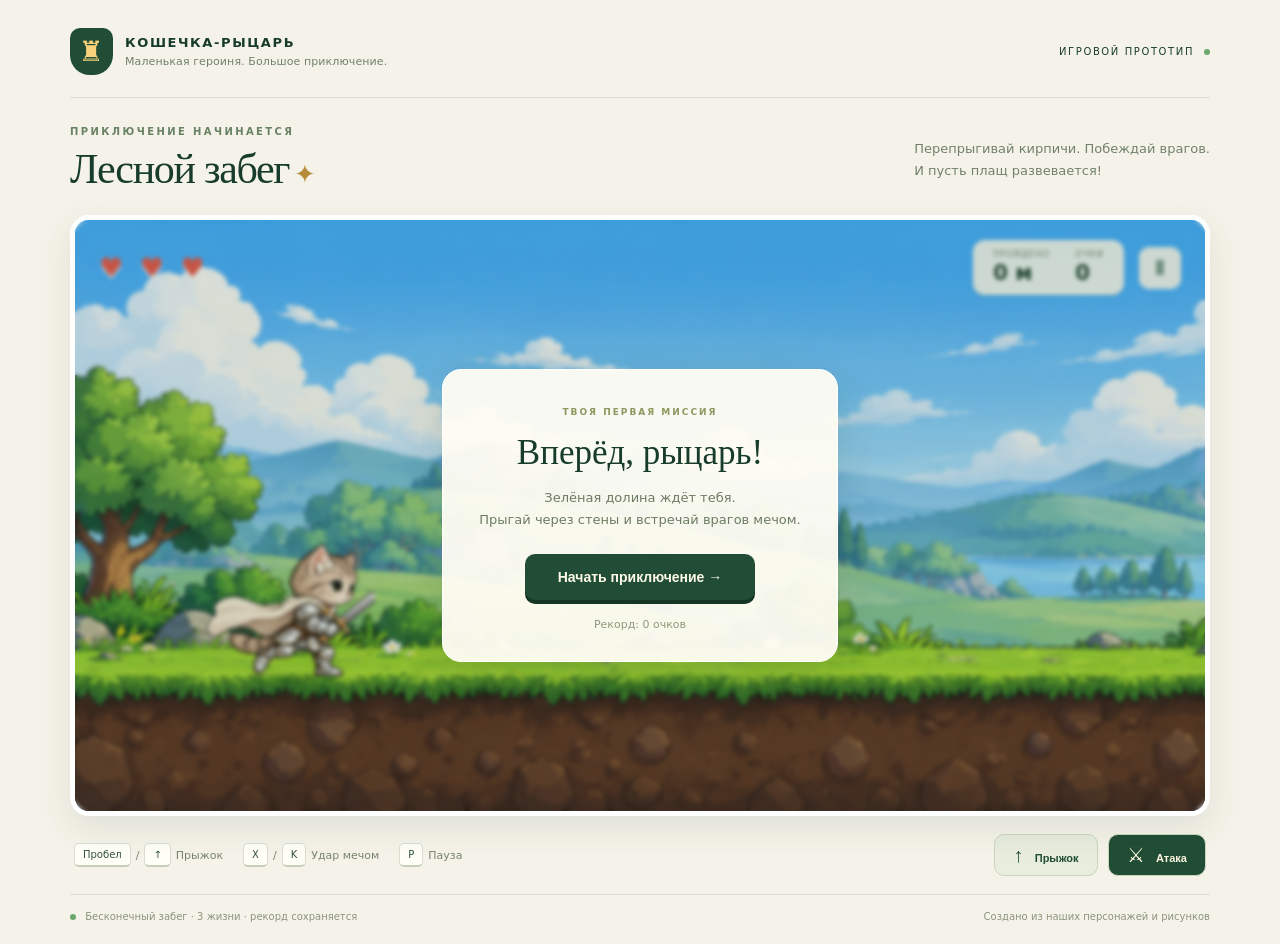
==== web/index.html @ 6c247291 "Add offline Android runner and browser prototype with game assets" ====
<!doctype html>
<html lang="ru"><head><meta charset="UTF-8"><meta name="viewport" content="width=device-width,initial-scale=1,viewport-fit=cover"><meta name="theme-color" content="#183c2c"><title>Кошечка-рыцарь — Лесной забег</title><link rel="stylesheet" href="style.css"></head>
<body><main><header><a class="brand" href="./"><span class="crest">♜</span><span>КОШЕЧКА-РЫЦАРЬ<small>Маленькая героиня. Большое приключение.</small></span></a><span class="version">ИГРОВОЙ ПРОТОТИП <i></i></span></header>
<section class="heading"><div><p class="eyebrow">ПРИКЛЮЧЕНИЕ НАЧИНАЕТСЯ</p><h1>Лесной забег<span> ✦</span></h1></div><p>Перепрыгивай кирпичи. Побеждай врагов.<br>И пусть плащ развевается!</p></section>
<section class="game" aria-label="Игра Лесной забег"><canvas id="game" width="1100" height="580" tabindex="0" aria-label="Игровое поле. Пробел — прыжок, X — атака, P — пауза."></canvas><div class="hud"><div class="hearts" id="hearts" aria-label="Здоровье">♥ ♥ ♥</div><div class="stats"><span>ПРОЙДЕНО<strong id="distance">0 м</strong></span><span>ОЧКИ<strong id="score">0</strong></span></div><button id="pause" class="icon" aria-label="Пауза" title="Пауза (P)">Ⅱ</button></div>
<div class="overlay" id="overlay"><div class="panel"><span class="tag" id="tag">ТВОЯ ПЕРВАЯ МИССИЯ</span><h2 id="panel-title">Вперёд, рыцарь!</h2><p id="panel-text">Зелёная долина ждёт тебя.<br>Прыгай через стены и встречай врагов мечом.</p><button class="primary" id="start" disabled>Загружаем приключение…</button><small id="best">Рекорд: 0 очков</small></div></div><div class="toast" id="toast"></div></section>
<section class="controls"><div class="instructions"><span><kbd>Пробел</kbd> / <kbd>↑</kbd> Прыжок</span><span><kbd>X</kbd> / <kbd>K</kbd> Удар мечом</span><span><kbd>P</kbd> Пауза</span></div><div class="touch"><button id="jump">↑ <span>Прыжок</span></button><button id="attack">⚔ <span>Атака</span></button></div></section>
<footer><span><i></i> Бесконечный забег · 3 жизни · рекорд сохраняется</span><span>Создано из наших персонажей и рисунков</span></footer></main><script src="frames.js"></script><script src="game.js"></script></body></html>
---- web/style.css ----
*{box-sizing:border-box}body{margin:0;background:#f5f3e9;color:#183c2c;font-family:system-ui,-apple-system,Arial,sans-serif}main{max-width:1220px;margin:auto;padding:28px 40px 22px}header{display:flex;align-items:center;justify-content:space-between;border-bottom:1px solid #d9ded0;padding-bottom:22px}.brand{text-decoration:none;color:inherit;display:flex;align-items:center;gap:12px;font-size:13px;letter-spacing:1.6px;font-weight:800}.crest{display:grid;place-items:center;width:43px;height:47px;background:#214d36;color:#f8d17a;border-radius:10px 10px 20px 20px;font-size:28px}.brand small{display:block;font-size:11px;letter-spacing:.1px;font-weight:400;margin-top:5px;color:#71816e}.version{font-size:10px;letter-spacing:1.6px;display:flex;align-items:center;gap:10px}.version i,footer i{display:inline-block;width:6px;height:6px;background:#69a76e;border-radius:50%}.heading{display:flex;align-items:center;justify-content:space-between;padding:28px 0 22px}.eyebrow{font-size:10px;letter-spacing:2.4px;font-weight:700;margin:0 0 8px;color:#698264}h1{font-family:Georgia,serif;font-size:42px;letter-spacing:-1.3px;margin:0;font-weight:500}h1 span{color:#b68b39;font-size:26px}.heading>p{font-size:13px;color:#71816e;line-height:1.65;margin:0}.game{position:relative;overflow:hidden;border-radius:19px;border:5px solid #fff;box-shadow:0 12px 35px #254c361c;background:#9bd4ef;aspect-ratio:1100/580}canvas{display:block;width:100%;height:100%;outline:none;touch-action:manipulation}.hud{position:absolute;top:20px;left:24px;right:24px;display:flex;align-items:center;gap:15px;pointer-events:none}.hearts{color:#e75a4b;font-size:27px;letter-spacing:4px;text-shadow:0 2px 0 #fff}.stats{display:flex;gap:25px;margin-left:auto;background:#fffdf0e8;padding:10px 20px;border-radius:12px;box-shadow:0 2px 0 #235b2520}.stats span{font-size:8px;letter-spacing:1.3px;color:#687f62}.stats strong{display:block;font-size:21px;color:#234631;letter-spacing:0;margin-top:2px}.icon{pointer-events:auto;border:0;border-radius:10px;background:#fffdf0e8;color:#214d36;cursor:pointer;font-size:20px;width:42px;height:42px}.overlay{position:absolute;inset:0;display:grid;place-items:center;background:#173d2b28;backdrop-filter:blur(2px)}.overlay.hidden{display:none}.panel{text-align:center;background:#fffdf4f2;padding:30px 36px;border:1px solid #ffffff;border-radius:19px;box-shadow:0 12px 40px #173d2b25;max-width:90%}.tag{font-size:9px;letter-spacing:2px;color:#8c985f;font-weight:700}.panel h2{font-family:Georgia,serif;font-size:35px;font-weight:500;margin:14px 0}.panel p{font-size:13px;line-height:1.7;color:#6d7b62;margin:0 0 23px}.primary{border:0;border-radius:10px;background:#214d36;color:#fff9e8;padding:15px 33px;font-size:14px;font-weight:700;cursor:pointer;box-shadow:0 4px 0 #153624}.primary:disabled{opacity:.6;cursor:wait}.primary:hover:not(:disabled){background:#306b49}.panel small{display:block;font-size:11px;color:#8e987a;margin-top:18px}.controls{display:flex;align-items:center;justify-content:space-between;padding:18px 4px;gap:14px}.instructions{display:flex;gap:20px;font-size:11px;color:#78846e;flex-wrap:wrap}.instructions span{display:flex;gap:5px;align-items:center}kbd{font-family:inherit;font-size:10px;background:#fffef7;border:1px solid #d9decd;border-bottom:2px solid #c7cfbb;padding:5px 8px;border-radius:5px;color:#335339}.touch{display:flex;gap:10px}.touch button{background:#e8edde;border:1px solid #cad5bc;color:#214d36;border-radius:10px;font-size:20px;padding:8px 18px;cursor:pointer;touch-action:manipulation;user-select:none}.touch button:last-child{background:#214d36;color:#fff8e0}.touch span{font-size:11px;font-weight:600;margin-left:6px}button:active{transform:translateY(2px)}button:focus-visible,a:focus-visible{outline:3px solid #daaf57;outline-offset:3px}footer{border-top:1px solid #d9ded0;padding-top:16px;display:flex;justify-content:space-between;gap:10px;font-size:10px;color:#8b947d}footer i{margin-right:6px}.toast{position:absolute;left:50%;top:100px;transform:translateX(-50%);color:#fff;font-size:18px;font-weight:800;text-shadow:0 2px 4px #174a30;opacity:0;pointer-events:none}.toast.show{animation:toast .9s ease-out}@keyframes toast{0%{opacity:0;translate:0 10px}20%{opacity:1}80%{opacity:1}100%{opacity:0;translate:0 -20px}}@media(max-width:700px){main{padding:18px 12px}.brand{font-size:10px;letter-spacing:1px}.brand small{font-size:9px}.version{font-size:8px;letter-spacing:.6px}.heading{padding:22px 4px 16px}h1{font-size:32px}.heading>p{display:none}.game{border-width:3px;border-radius:13px;aspect-ratio:1.55}.hud{top:12px;left:12px;right:12px;gap:8px}.hearts{font-size:19px;letter-spacing:1px}.stats{padding:6px 10px;gap:14px}.stats strong{font-size:17px}.icon{width:34px;height:34px}.panel{padding:20px 22px}.panel h2{font-size:28px;margin:10px 0}.panel p{font-size:11px;margin-bottom:14px}.primary{padding:12px 25px;font-size:12px}.panel small{margin-top:12px}.controls{flex-direction:column}.instructions{gap:10px;justify-content:center;font-size:9px}.touch{width:100%;gap:12px}.touch button{flex:1;padding:14px}.touch span{font-size:14px}footer{font-size:9px;line-height:1.6;flex-direction:column}.crest{width:34px;height:38px}header{padding-bottom:15px}}@media(prefers-reduced-motion:reduce){.toast.show{animation:none;opacity:1}}
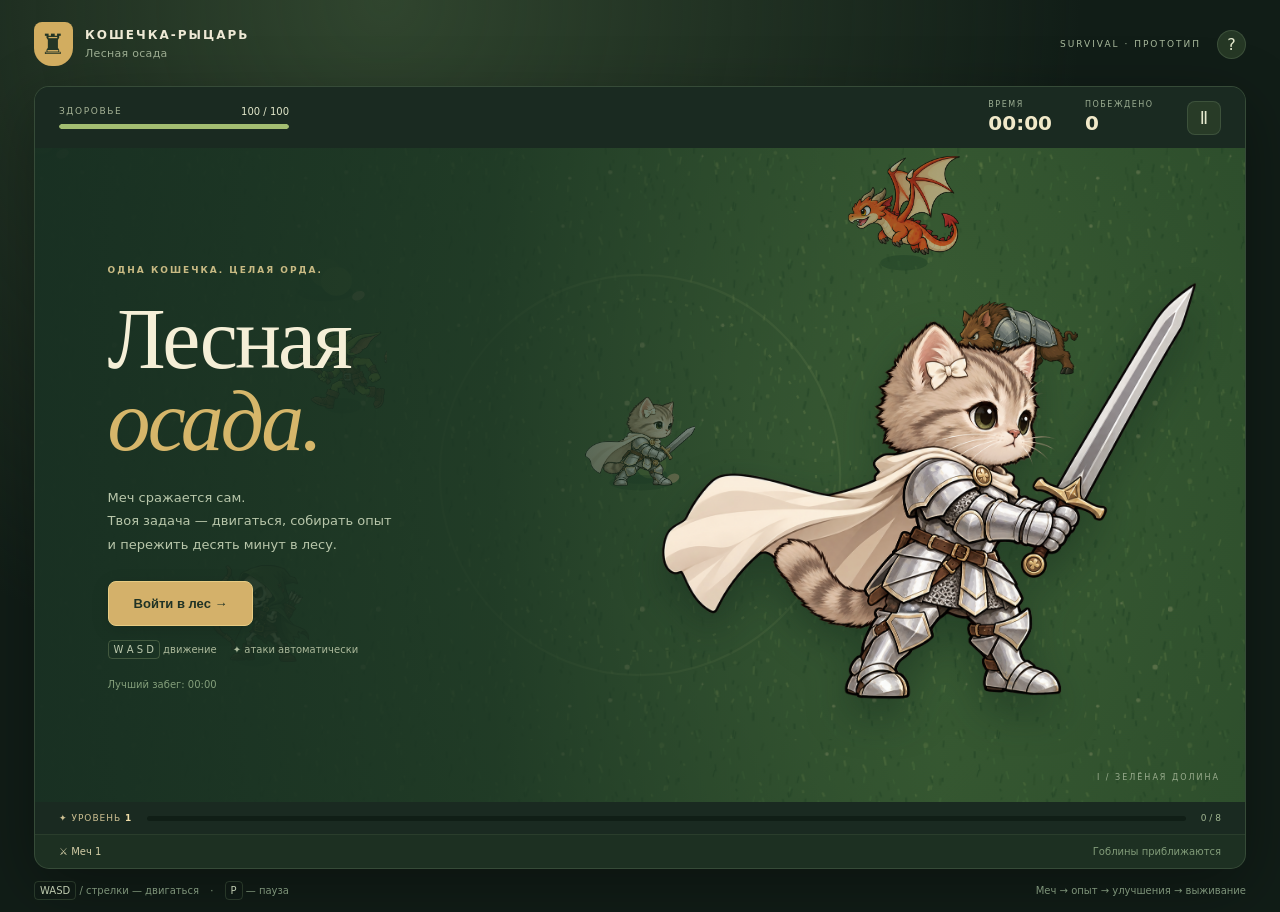
==== commit 62562b37: "Replace web runner with survival arena, automatic weapons and level upgrades" ====
--- a/web/index.html
+++ b/web/index.html
@@ -1,8 +1,9 @@
-<!doctype html>
-<html lang="ru"><head><meta charset="UTF-8"><meta name="viewport" content="width=device-width,initial-scale=1,viewport-fit=cover"><meta name="theme-color" content="#183c2c"><title>Кошечка-рыцарь — Лесной забег</title><link rel="stylesheet" href="style.css"></head>
-<body><main><header><a class="brand" href="./"><span class="crest">♜</span><span>КОШЕЧКА-РЫЦАРЬ<small>Маленькая героиня. Большое приключение.</small></span></a><span class="version">ИГРОВОЙ ПРОТОТИП <i></i></span></header>
-<section class="heading"><div><p class="eyebrow">ПРИКЛЮЧЕНИЕ НАЧИНАЕТСЯ</p><h1>Лесной забег<span> ✦</span></h1></div><p>Перепрыгивай кирпичи. Побеждай врагов.<br>И пусть плащ развевается!</p></section>
-<section class="game" aria-label="Игра Лесной забег"><canvas id="game" width="1100" height="580" tabindex="0" aria-label="Игровое поле. Пробел — прыжок, X — атака, P — пауза."></canvas><div class="hud"><div class="hearts" id="hearts" aria-label="Здоровье">♥ ♥ ♥</div><div class="stats"><span>ПРОЙДЕНО<strong id="distance">0 м</strong></span><span>ОЧКИ<strong id="score">0</strong></span></div><button id="pause" class="icon" aria-label="Пауза" title="Пауза (P)">Ⅱ</button></div>
-<div class="overlay" id="overlay"><div class="panel"><span class="tag" id="tag">ТВОЯ ПЕРВАЯ МИССИЯ</span><h2 id="panel-title">Вперёд, рыцарь!</h2><p id="panel-text">Зелёная долина ждёт тебя.<br>Прыгай через стены и встречай врагов мечом.</p><button class="primary" id="start" disabled>Загружаем приключение…</button><small id="best">Рекорд: 0 очков</small></div></div><div class="toast" id="toast"></div></section>
-<section class="controls"><div class="instructions"><span><kbd>Пробел</kbd> / <kbd>↑</kbd> Прыжок</span><span><kbd>X</kbd> / <kbd>K</kbd> Удар мечом</span><span><kbd>P</kbd> Пауза</span></div><div class="touch"><button id="jump">↑ <span>Прыжок</span></button><button id="attack">⚔ <span>Атака</span></button></div></section>
-<footer><span><i></i> Бесконечный забег · 3 жизни · рекорд сохраняется</span><span>Создано из наших персонажей и рисунков</span></footer></main><script src="frames.js"></script><script src="game.js"></script></body></html>
+<!doctype html><html lang="ru"><head><meta charset="utf-8"><meta name="viewport" content="width=device-width,initial-scale=1,viewport-fit=cover"><meta name="theme-color" content="#18291f"><title>Кошечка-рыцарь — Лесная осада</title><link rel="stylesheet" href="style.css"></head>
+<body><main><header><a class="brand" href="./"><span class="crest">♜</span><span>КОШЕЧКА-РЫЦАРЬ<small>Лесная осада</small></span></a><div class="header-right"><span class="prototype">SURVIVAL · ПРОТОТИП</span><button id="help" class="quiet" aria-label="Как играть">?</button></div></header>
+<section class="game-shell"><div class="hud"><div class="health-block"><span>ЗДОРОВЬЕ <b id="hp-label">100 / 100</b></span><div class="health-track"><i id="hp"></i></div></div><div class="counter"><span>ВРЕМЯ</span><b id="time">00:00</b></div><div class="counter kills"><span>ПОБЕЖДЕНО</span><b id="kills">0</b></div><button id="pause" class="quiet" aria-label="Пауза">Ⅱ</button></div>
+<div class="arena" id="arena"><canvas id="game" tabindex="0" aria-label="Арена. WASD или стрелки — движение. Атаки автоматические."></canvas><div class="boss-bar" id="boss-bar" hidden><span>КОРОЛЬ ГОБЛИНОВ</span><div><i id="boss-hp"></i></div></div><div class="notice" id="notice" aria-live="polite"></div><div class="joystick" id="joystick" aria-label="Джойстик движения"><i id="stick"></i><span>ДВИЖЕНИЕ</span></div>
+<div class="overlay" id="intro"><div class="intro-copy"><span class="eyebrow">ОДНА КОШЕЧКА. ЦЕЛАЯ ОРДА.</span><h1>Лесная<br><em>осада.</em></h1><p>Меч сражается сам.<br>Твоя задача — двигаться, собирать опыт<br>и пережить десять минут в лесу.</p><button id="start" class="gold" disabled>Загрузка рисунков…</button><div class="mini-guide"><span><kbd>W A S D</kbd> движение</span><span>✦ атаки автоматически</span></div><small id="best">Лучший забег: 00:00</small></div><img class="portrait" src="assets/portrait.png" alt="Кошечка в серебряных доспехах с мечом"><span class="chapter">I / ЗЕЛЁНАЯ ДОЛИНА</span></div>
+<div class="overlay modal" id="dialog" hidden><div class="dialog-card"><span class="eyebrow" id="dialog-tag">ПРИВАЛ</span><h2 id="dialog-title">Пауза</h2><p id="dialog-text"></p><button id="resume" class="gold">Продолжить</button><button id="restart" class="quiet">Новый забег</button></div></div>
+<div class="overlay modal" id="upgrade" hidden><div class="upgrade-card"><span class="eyebrow">ТЫ СТАНОВИШЬСЯ СИЛЬНЕЕ</span><h2>Уровень <span id="new-level">2</span></h2><p>Выбери одно улучшение. Игра ждёт.</p><div id="choices" class="choices"></div></div></div></div>
+<div class="xp-panel"><span>✦ УРОВЕНЬ <b id="level">1</b></span><div class="xp-track"><i id="xp"></i></div><span id="xp-label">0 / 8</span></div><div class="loadout"><span id="weapons">⚔ Меч I</span><span id="wave">Гоблины приближаются</span></div></section>
+<footer><span><kbd>WASD</kbd> / стрелки — двигаться <span class="dot">·</span> <kbd>P</kbd> — пауза</span><span>Меч → опыт → улучшения → выживание</span></footer></main><script src="frames.js"></script><script src="core.js"></script><script src="app.js"></script></body></html>
--- a/web/style.css
+++ b/web/style.css
@@ -1 +1 @@
-*{box-sizing:border-box}body{margin:0;background:#f5f3e9;color:#183c2c;font-family:system-ui,-apple-system,Arial,sans-serif}main{max-width:1220px;margin:auto;padding:28px 40px 22px}header{display:flex;align-items:center;justify-content:space-between;border-bottom:1px solid #d9ded0;padding-bottom:22px}.brand{text-decoration:none;color:inherit;display:flex;align-items:center;gap:12px;font-size:13px;letter-spacing:1.6px;font-weight:800}.crest{display:grid;place-items:center;width:43px;height:47px;background:#214d36;color:#f8d17a;border-radius:10px 10px 20px 20px;font-size:28px}.brand small{display:block;font-size:11px;letter-spacing:.1px;font-weight:400;margin-top:5px;color:#71816e}.version{font-size:10px;letter-spacing:1.6px;display:flex;align-items:center;gap:10px}.version i,footer i{display:inline-block;width:6px;height:6px;background:#69a76e;border-radius:50%}.heading{display:flex;align-items:center;justify-content:space-between;padding:28px 0 22px}.eyebrow{font-size:10px;letter-spacing:2.4px;font-weight:700;margin:0 0 8px;color:#698264}h1{font-family:Georgia,serif;font-size:42px;letter-spacing:-1.3px;margin:0;font-weight:500}h1 span{color:#b68b39;font-size:26px}.heading>p{font-size:13px;color:#71816e;line-height:1.65;margin:0}.game{position:relative;overflow:hidden;border-radius:19px;border:5px solid #fff;box-shadow:0 12px 35px #254c361c;background:#9bd4ef;aspect-ratio:1100/580}canvas{display:block;width:100%;height:100%;outline:none;touch-action:manipulation}.hud{position:absolute;top:20px;left:24px;right:24px;display:flex;align-items:center;gap:15px;pointer-events:none}.hearts{color:#e75a4b;font-size:27px;letter-spacing:4px;text-shadow:0 2px 0 #fff}.stats{display:flex;gap:25px;margin-left:auto;background:#fffdf0e8;padding:10px 20px;border-radius:12px;box-shadow:0 2px 0 #235b2520}.stats span{font-size:8px;letter-spacing:1.3px;color:#687f62}.stats strong{display:block;font-size:21px;color:#234631;letter-spacing:0;margin-top:2px}.icon{pointer-events:auto;border:0;border-radius:10px;background:#fffdf0e8;color:#214d36;cursor:pointer;font-size:20px;width:42px;height:42px}.overlay{position:absolute;inset:0;display:grid;place-items:center;background:#173d2b28;backdrop-filter:blur(2px)}.overlay.hidden{display:none}.panel{text-align:center;background:#fffdf4f2;padding:30px 36px;border:1px solid #ffffff;border-radius:19px;box-shadow:0 12px 40px #173d2b25;max-width:90%}.tag{font-size:9px;letter-spacing:2px;color:#8c985f;font-weight:700}.panel h2{font-family:Georgia,serif;font-size:35px;font-weight:500;margin:14px 0}.panel p{font-size:13px;line-height:1.7;color:#6d7b62;margin:0 0 23px}.primary{border:0;border-radius:10px;background:#214d36;color:#fff9e8;padding:15px 33px;font-size:14px;font-weight:700;cursor:pointer;box-shadow:0 4px 0 #153624}.primary:disabled{opacity:.6;cursor:wait}.primary:hover:not(:disabled){background:#306b49}.panel small{display:block;font-size:11px;color:#8e987a;margin-top:18px}.controls{display:flex;align-items:center;justify-content:space-between;padding:18px 4px;gap:14px}.instructions{display:flex;gap:20px;font-size:11px;color:#78846e;flex-wrap:wrap}.instructions span{display:flex;gap:5px;align-items:center}kbd{font-family:inherit;font-size:10px;background:#fffef7;border:1px solid #d9decd;border-bottom:2px solid #c7cfbb;padding:5px 8px;border-radius:5px;color:#335339}.touch{display:flex;gap:10px}.touch button{background:#e8edde;border:1px solid #cad5bc;color:#214d36;border-radius:10px;font-size:20px;padding:8px 18px;cursor:pointer;touch-action:manipulation;user-select:none}.touch button:last-child{background:#214d36;color:#fff8e0}.touch span{font-size:11px;font-weight:600;margin-left:6px}button:active{transform:translateY(2px)}button:focus-visible,a:focus-visible{outline:3px solid #daaf57;outline-offset:3px}footer{border-top:1px solid #d9ded0;padding-top:16px;display:flex;justify-content:space-between;gap:10px;font-size:10px;color:#8b947d}footer i{margin-right:6px}.toast{position:absolute;left:50%;top:100px;transform:translateX(-50%);color:#fff;font-size:18px;font-weight:800;text-shadow:0 2px 4px #174a30;opacity:0;pointer-events:none}.toast.show{animation:toast .9s ease-out}@keyframes toast{0%{opacity:0;translate:0 10px}20%{opacity:1}80%{opacity:1}100%{opacity:0;translate:0 -20px}}@media(max-width:700px){main{padding:18px 12px}.brand{font-size:10px;letter-spacing:1px}.brand small{font-size:9px}.version{font-size:8px;letter-spacing:.6px}.heading{padding:22px 4px 16px}h1{font-size:32px}.heading>p{display:none}.game{border-width:3px;border-radius:13px;aspect-ratio:1.55}.hud{top:12px;left:12px;right:12px;gap:8px}.hearts{font-size:19px;letter-spacing:1px}.stats{padding:6px 10px;gap:14px}.stats strong{font-size:17px}.icon{width:34px;height:34px}.panel{padding:20px 22px}.panel h2{font-size:28px;margin:10px 0}.panel p{font-size:11px;margin-bottom:14px}.primary{padding:12px 25px;font-size:12px}.panel small{margin-top:12px}.controls{flex-direction:column}.instructions{gap:10px;justify-content:center;font-size:9px}.touch{width:100%;gap:12px}.touch button{flex:1;padding:14px}.touch span{font-size:14px}footer{font-size:9px;line-height:1.6;flex-direction:column}.crest{width:34px;height:38px}header{padding-bottom:15px}}@media(prefers-reduced-motion:reduce){.toast.show{animation:none;opacity:1}}
+*{box-sizing:border-box}html,body{margin:0;min-height:100%;background:#111d17;color:#eee9d5;font-family:system-ui,-apple-system,Arial,sans-serif}body{background:radial-gradient(ellipse at 30% 0,#30452e 0,transparent 55%),#111d17}main{max-width:1370px;margin:auto;padding:22px 34px 16px}header{display:flex;justify-content:space-between;align-items:center;margin-bottom:20px}.brand{display:flex;gap:12px;text-decoration:none;color:#eee9d5;font-size:12px;font-weight:800;letter-spacing:2px;align-items:center}.brand small{display:block;font-size:11px;letter-spacing:.3px;color:#9cac91;font-weight:400;margin-top:5px}.crest{display:grid;place-items:center;background:#d2ad60;color:#233525;width:39px;height:44px;border-radius:8px 8px 18px 18px;font-size:28px}.header-right{display:flex;gap:16px;align-items:center}.prototype{font-size:9px;letter-spacing:2px;color:#a8b99c}.quiet{border:1px solid #69826555;background:#2d422bbb;color:#e5e9ce;border-radius:8px;cursor:pointer;font:inherit;padding:9px 13px}.quiet:hover{background:#40573b}header .quiet{border-radius:50%;width:29px;height:29px;padding:0}.game-shell{border:1px solid #69826555;border-radius:15px;overflow:hidden;background:#1d3022;box-shadow:0 18px 65px #0005}.hud{display:flex;gap:33px;align-items:center;padding:13px 24px;background:#1a2a21}.health-block{width:230px;margin-right:auto}.health-block span{display:flex;justify-content:space-between;font-size:9px;letter-spacing:1.6px;color:#a6b396}.health-block b{font-size:10px;letter-spacing:0;color:#e1e6c9;font-weight:500}.health-track,.xp-track{height:5px;background:#0f1e16;border-radius:9px;overflow:hidden;margin-top:7px}.health-track i,.xp-track i{display:block;height:100%;width:100%;background:#a3bd71;border-radius:9px;transition:width .15s}.counter span{display:block;font-size:8px;letter-spacing:1.5px;color:#9bad92}.counter b{display:block;font-size:20px;font-weight:600;color:#f1e9c9;font-variant-numeric:tabular-nums;margin-top:2px}.hud .quiet{font-size:17px;padding:6px 12px}.arena{position:relative;aspect-ratio:1.85;min-height:340px;overflow:hidden;background:#34563a}canvas{width:100%;height:100%;display:block;outline:none;touch-action:none}.overlay{position:absolute;inset:0;z-index:5}.overlay[hidden],[hidden]{display:none!important}#intro{background:linear-gradient(90deg,#182f22f7 0%,#1b3423d9 38%,#1b342330 75%);display:flex;align-items:center}.intro-copy{position:relative;z-index:2;padding:25px 6%;max-width:60%}.eyebrow{font-size:9px;letter-spacing:2px;font-weight:700;color:#c8ba83}h1{font-family:Georgia,serif;font-size:clamp(45px,6.7vw,88px);line-height:.96;font-weight:400;letter-spacing:-2.8px;margin:22px 0;color:#f5efd7}h1 em{font-weight:400;color:#d6b66a}.intro-copy p{font-size:13px;color:#b9c7ab;line-height:1.8;margin-bottom:25px}.gold{border:1px solid #e7cb82;background:#d4b16a;color:#203325;border-radius:8px;font-weight:750;font-size:13px;padding:14px 25px;cursor:pointer;box-shadow:0 4px 18px #0002}.gold:hover{background:#e3c782}.gold:disabled{opacity:.6;cursor:wait}.mini-guide{display:flex;gap:16px;color:#acb99b;font-size:10px;margin:18px 0}.mini-guide kbd{border-color:#b1c18b44}.intro-copy small{color:#839e7a;font-size:10px}.portrait{position:absolute;width:47%;height:88%;object-fit:contain;right:3%;bottom:5%;filter:drop-shadow(0 18px 20px #0c21196a);pointer-events:none}.chapter{position:absolute;right:25px;bottom:20px;font-size:8px;letter-spacing:2px;color:#d9e3c7a0}.xp-panel{display:flex;gap:15px;padding:11px 24px;align-items:center;background:#1a2a21;font-size:9px;color:#a3b893}.xp-panel>span:first-child{white-space:nowrap;color:#cec193;letter-spacing:1px}.xp-panel b{color:#f0dda8}.xp-track{flex:1;margin:0;background:#101e16;height:5px}.xp-track i{background:#80c2c3;width:0}.loadout{padding:11px 24px;border-top:1px solid #b8d19b15;display:flex;justify-content:space-between;gap:10px;font-size:10px;color:#d3cda7}.loadout>span:last-child{color:#819b79}footer{display:flex;justify-content:space-between;font-size:10px;color:#7d9379;padding-top:16px;gap:14px}kbd{font:inherit;border:1px solid #6a846049;padding:3px 5px;border-radius:4px;color:#bdc9ae}.dot{margin:0 8px}.modal{display:grid;place-items:center;background:#10281caa;backdrop-filter:blur(5px)}.dialog-card,.upgrade-card{border:1px solid #9aa76b66;background:#203627f5;box-shadow:0 14px 60px #0005;border-radius:15px;text-align:center;padding:28px 35px;max-width:90%;max-height:95%;overflow:auto}h2{font:400 34px Georgia,serif;color:#f0e6c8;margin:12px 0}.dialog-card p,.upgrade-card p{font-size:12px;color:#a7b89a;line-height:1.7;max-width:450px}.dialog-card .gold{margin-right:8px}.choices{display:grid;grid-template-columns:repeat(3,1fr);gap:12px;margin-top:25px}.choice{background:#294633;border:1px solid #77965e66;border-radius:10px;padding:20px 16px;width:180px;min-height:175px;text-align:left;color:#ebebce;cursor:pointer;transition:transform .15s,border .15s}.choice:hover{border-color:#dfc07c;transform:translateY(-4px);background:#33583c}.choice .glyph{font-size:29px;display:block;margin-bottom:15px;color:#d8bc76}.choice strong{display:block;font-size:13px}.choice small{display:block;color:#c2cead;line-height:1.6;font-size:11px;margin-top:9px}.joystick{display:none;position:absolute;width:106px;height:106px;border:2px solid #ecf4cf66;background:#172d2288;border-radius:50%;left:22px;bottom:28px;z-index:3;touch-action:none}.joystick i{display:block;position:absolute;width:43px;height:43px;left:30px;top:30px;background:#e6d098cc;border:1px solid #fff6;border-radius:50%;pointer-events:none}.joystick span{position:absolute;bottom:-17px;font-size:8px;letter-spacing:1px;color:#dbe6b9;width:100%;text-align:center}.notice{position:absolute;top:23px;left:0;right:0;text-align:center;font-size:12px;font-weight:700;color:#fff0b8;text-shadow:0 2px 5px #102b1b;pointer-events:none;opacity:0;transition:opacity .3s;z-index:2}.notice.show{opacity:1}.boss-bar{position:absolute;top:12px;width:45%;left:27.5%;z-index:2;text-align:center}.boss-bar>span{font-size:9px;letter-spacing:2px;color:#ffe1b3}.boss-bar>div{height:7px;border:1px solid #f0c87866;background:#30201d;margin-top:7px;border-radius:6px;overflow:hidden}.boss-bar i{display:block;width:100%;height:100%;background:#ce7551}button:focus-visible,a:focus-visible{outline:3px solid #f0d588;outline-offset:3px}@media(pointer:coarse){.joystick{display:block}footer>span:first-child{display:none}.mini-guide>span:first-child{display:none}}@media(max-width:700px){main{padding:12px 10px}header{margin-bottom:12px}.brand{font-size:9px;letter-spacing:1px}.brand small{font-size:10px}.prototype{font-size:7px;letter-spacing:1px}.header-right{gap:8px}.hud{padding:10px 13px;gap:14px}.health-block{width:130px}.counter b{font-size:17px}.counter span{font-size:7px}.kills{display:none}.arena{aspect-ratio:.9;min-height:380px}.intro-copy{max-width:100%;align-self:flex-start;padding:40px 7%}h1{font-size:64px}.intro-copy p{font-size:12px;max-width:210px}#intro{background:linear-gradient(115deg,#182f22fa 35%,#1b342370 100%)}.portrait{width:65%;height:50%;right:-13%;bottom:3%;opacity:.6}.mini-guide{font-size:9px;gap:10px}.chapter{display:none}.xp-panel,.loadout{padding:10px 12px;font-size:8px}.loadout{min-height:38px}.choices{grid-template-columns:1fr;gap:8px;margin-top:15px}.choice{width:100%;min-height:auto;padding:12px 16px}.choice .glyph{float:left;margin:5px 15px 5px 0;font-size:24px}.choice small{margin-top:4px}.upgrade-card{padding:20px;width:90%}.dialog-card{padding:22px}.dialog-card .gold{margin-bottom:10px}h2{font-size:29px}footer{font-size:9px;justify-content:center}.joystick{display:block}.boss-bar{width:65%;left:17.5%}}@media(max-height:600px) and (orientation:landscape){main{padding:8px 16px}header{display:none}.arena{height:calc(100dvh - 140px);aspect-ratio:auto;min-height:220px}.intro-copy{padding:18px 5%}h1{font-size:45px;margin:12px 0}.intro-copy p{font-size:11px;line-height:1.5;margin-bottom:12px}.mini-guide{margin:12px 0}.portrait{height:94%}.joystick{width:84px;height:84px;left:20px;bottom:24px}.joystick i{left:20px;top:20px}.choices{margin-top:12px}.choice{min-height:125px;padding:12px}.choice .glyph{margin-bottom:8px}.upgrade-card{padding:12px 20px}h2{font-size:25px;margin:8px}footer{display:none}}
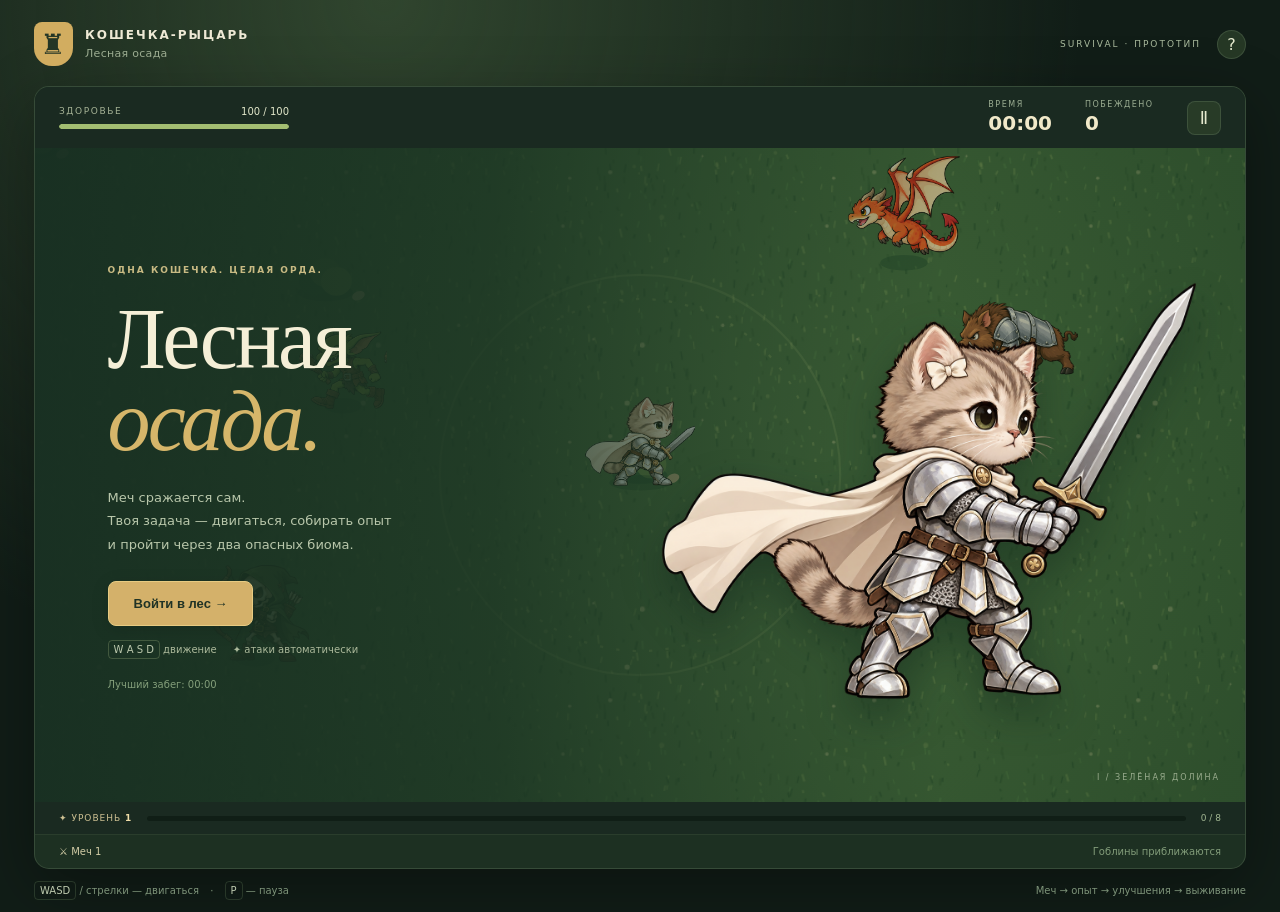
==== commit 8403bf5b: "Add crystal caves, enemies and abilities" ====
--- a/web/index.html
+++ b/web/index.html
@@ -1,8 +1,8 @@
 <!doctype html><html lang="ru"><head><meta charset="utf-8"><meta name="viewport" content="width=device-width,initial-scale=1,viewport-fit=cover"><meta name="theme-color" content="#18291f"><title>Кошечка-рыцарь — Лесная осада</title><link rel="stylesheet" href="style.css"></head>
 <body><main><header><a class="brand" href="./"><span class="crest">♜</span><span>КОШЕЧКА-РЫЦАРЬ<small>Лесная осада</small></span></a><div class="header-right"><span class="prototype">SURVIVAL · ПРОТОТИП</span><button id="help" class="quiet" aria-label="Как играть">?</button></div></header>
 <section class="game-shell"><div class="hud"><div class="health-block"><span>ЗДОРОВЬЕ <b id="hp-label">100 / 100</b></span><div class="health-track"><i id="hp"></i></div></div><div class="counter"><span>ВРЕМЯ</span><b id="time">00:00</b></div><div class="counter kills"><span>ПОБЕЖДЕНО</span><b id="kills">0</b></div><button id="pause" class="quiet" aria-label="Пауза">Ⅱ</button></div>
-<div class="arena" id="arena"><canvas id="game" tabindex="0" aria-label="Арена. WASD или стрелки — движение. Атаки автоматические."></canvas><div class="boss-bar" id="boss-bar" hidden><span>КОРОЛЬ ГОБЛИНОВ</span><div><i id="boss-hp"></i></div></div><div class="notice" id="notice" aria-live="polite"></div><div class="joystick" id="joystick" aria-label="Джойстик движения"><i id="stick"></i><span>ДВИЖЕНИЕ</span></div>
-<div class="overlay" id="intro"><div class="intro-copy"><span class="eyebrow">ОДНА КОШЕЧКА. ЦЕЛАЯ ОРДА.</span><h1>Лесная<br><em>осада.</em></h1><p>Меч сражается сам.<br>Твоя задача — двигаться, собирать опыт<br>и пережить десять минут в лесу.</p><button id="start" class="gold" disabled>Загрузка рисунков…</button><div class="mini-guide"><span><kbd>W A S D</kbd> движение</span><span>✦ атаки автоматически</span></div><small id="best">Лучший забег: 00:00</small></div><img class="portrait" src="assets/portrait.png" alt="Кошечка в серебряных доспехах с мечом"><span class="chapter">I / ЗЕЛЁНАЯ ДОЛИНА</span></div>
+<div class="arena" id="arena"><canvas id="game" tabindex="0" aria-label="Арена. WASD или стрелки — движение. Атаки автоматические."></canvas><div class="boss-bar" id="boss-bar" hidden><span id="boss-title">КОРОЛЬ ГОБЛИНОВ</span><div><i id="boss-hp"></i></div></div><div class="notice" id="notice" aria-live="polite"></div><div class="joystick" id="joystick" aria-label="Джойстик движения"><i id="stick"></i><span>ДВИЖЕНИЕ</span></div>
+<div class="overlay" id="intro"><div class="intro-copy"><span class="eyebrow">ОДНА КОШЕЧКА. ЦЕЛАЯ ОРДА.</span><h1>Лесная<br><em>осада.</em></h1><p>Меч сражается сам.<br>Твоя задача — двигаться, собирать опыт<br>и пройти через два опасных биома.</p><button id="start" class="gold" disabled>Загрузка рисунков…</button><div class="mini-guide"><span><kbd>W A S D</kbd> движение</span><span>✦ атаки автоматически</span></div><small id="best">Лучший забег: 00:00</small></div><img class="portrait" src="assets/portrait.png" alt="Кошечка в серебряных доспехах с мечом"><span id="chapter-label" class="chapter">I / ЗЕЛЁНАЯ ДОЛИНА</span></div>
 <div class="overlay modal" id="dialog" hidden><div class="dialog-card"><span class="eyebrow" id="dialog-tag">ПРИВАЛ</span><h2 id="dialog-title">Пауза</h2><p id="dialog-text"></p><button id="resume" class="gold">Продолжить</button><button id="restart" class="quiet">Новый забег</button></div></div>
 <div class="overlay modal" id="upgrade" hidden><div class="upgrade-card"><span class="eyebrow">ТЫ СТАНОВИШЬСЯ СИЛЬНЕЕ</span><h2>Уровень <span id="new-level">2</span></h2><p>Выбери одно улучшение. Игра ждёт.</p><div id="choices" class="choices"></div></div></div></div>
 <div class="xp-panel"><span>✦ УРОВЕНЬ <b id="level">1</b></span><div class="xp-track"><i id="xp"></i></div><span id="xp-label">0 / 8</span></div><div class="loadout"><span id="weapons">⚔ Меч I</span><span id="wave">Гоблины приближаются</span></div></section>
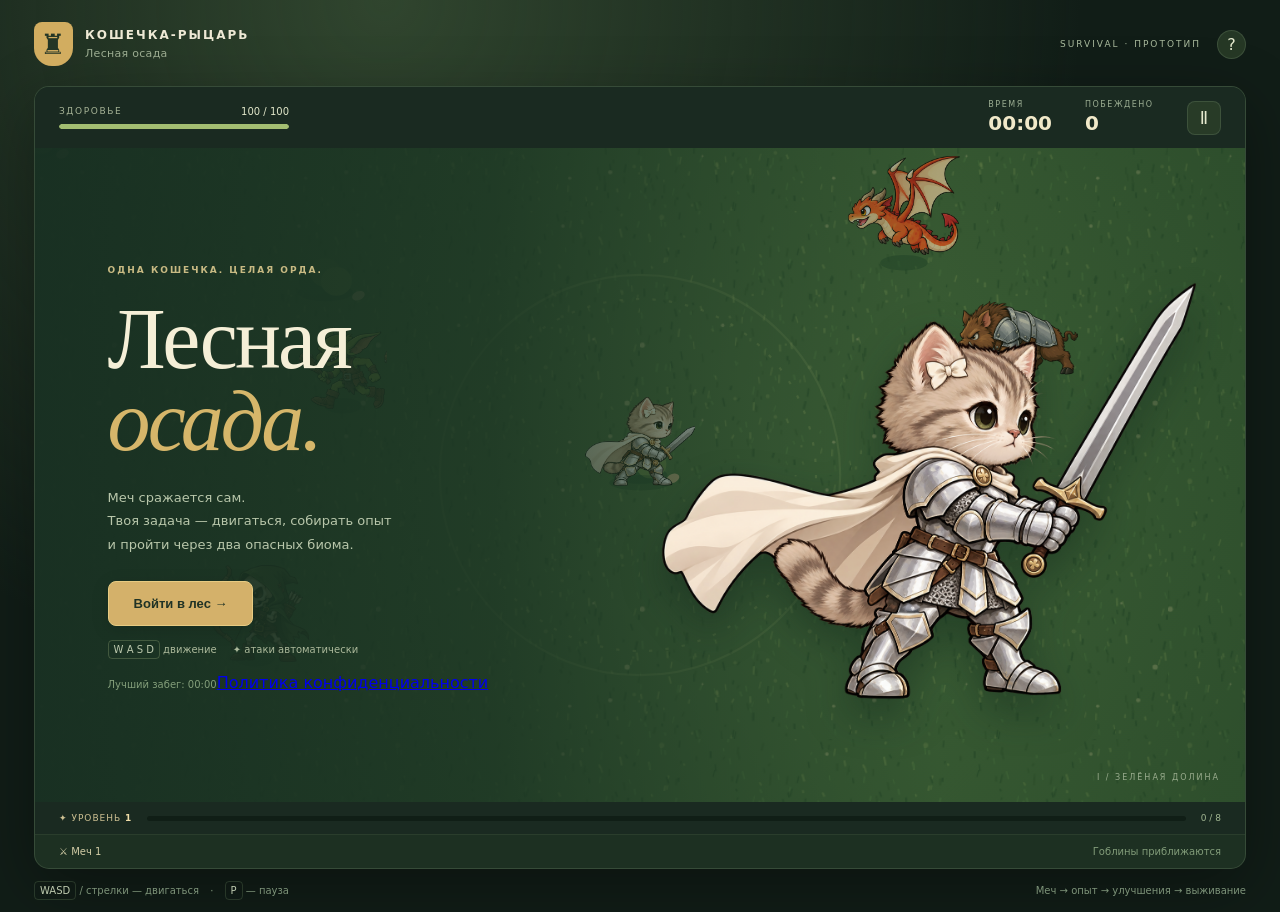
==== commit ca654d39: "Prepare 0.3.0 Google Play test release" ====
--- a/web/index.html
+++ b/web/index.html
@@ -2,7 +2,7 @@
 <body><main><header><a class="brand" href="./"><span class="crest">♜</span><span>КОШЕЧКА-РЫЦАРЬ<small>Лесная осада</small></span></a><div class="header-right"><span class="prototype">SURVIVAL · ПРОТОТИП</span><button id="help" class="quiet" aria-label="Как играть">?</button></div></header>
 <section class="game-shell"><div class="hud"><div class="health-block"><span>ЗДОРОВЬЕ <b id="hp-label">100 / 100</b></span><div class="health-track"><i id="hp"></i></div></div><div class="counter"><span>ВРЕМЯ</span><b id="time">00:00</b></div><div class="counter kills"><span>ПОБЕЖДЕНО</span><b id="kills">0</b></div><button id="pause" class="quiet" aria-label="Пауза">Ⅱ</button></div>
 <div class="arena" id="arena"><canvas id="game" tabindex="0" aria-label="Арена. WASD или стрелки — движение. Атаки автоматические."></canvas><div class="boss-bar" id="boss-bar" hidden><span id="boss-title">КОРОЛЬ ГОБЛИНОВ</span><div><i id="boss-hp"></i></div></div><div class="notice" id="notice" aria-live="polite"></div><div class="joystick" id="joystick" aria-label="Джойстик движения"><i id="stick"></i><span>ДВИЖЕНИЕ</span></div>
-<div class="overlay" id="intro"><div class="intro-copy"><span class="eyebrow">ОДНА КОШЕЧКА. ЦЕЛАЯ ОРДА.</span><h1>Лесная<br><em>осада.</em></h1><p>Меч сражается сам.<br>Твоя задача — двигаться, собирать опыт<br>и пройти через два опасных биома.</p><button id="start" class="gold" disabled>Загрузка рисунков…</button><div class="mini-guide"><span><kbd>W A S D</kbd> движение</span><span>✦ атаки автоматически</span></div><small id="best">Лучший забег: 00:00</small></div><img class="portrait" src="assets/portrait.png" alt="Кошечка в серебряных доспехах с мечом"><span id="chapter-label" class="chapter">I / ЗЕЛЁНАЯ ДОЛИНА</span></div>
+<div class="overlay" id="intro"><div class="intro-copy"><span class="eyebrow">ОДНА КОШЕЧКА. ЦЕЛАЯ ОРДА.</span><h1>Лесная<br><em>осада.</em></h1><p>Меч сражается сам.<br>Твоя задача — двигаться, собирать опыт<br>и пройти через два опасных биома.</p><button id="start" class="gold" disabled>Загрузка рисунков…</button><div class="mini-guide"><span><kbd>W A S D</kbd> движение</span><span>✦ атаки автоматически</span></div><small id="best">Лучший забег: 00:00</small><a class="privacy-link" href="privacy-policy.html">Политика конфиденциальности</a></div><img class="portrait" src="assets/portrait.png" alt="Кошечка в серебряных доспехах с мечом"><span id="chapter-label" class="chapter">I / ЗЕЛЁНАЯ ДОЛИНА</span></div>
 <div class="overlay modal" id="dialog" hidden><div class="dialog-card"><span class="eyebrow" id="dialog-tag">ПРИВАЛ</span><h2 id="dialog-title">Пауза</h2><p id="dialog-text"></p><button id="resume" class="gold">Продолжить</button><button id="restart" class="quiet">Новый забег</button></div></div>
 <div class="overlay modal" id="upgrade" hidden><div class="upgrade-card"><span class="eyebrow">ТЫ СТАНОВИШЬСЯ СИЛЬНЕЕ</span><h2>Уровень <span id="new-level">2</span></h2><p>Выбери одно улучшение. Игра ждёт.</p><div id="choices" class="choices"></div></div></div></div>
 <div class="xp-panel"><span>✦ УРОВЕНЬ <b id="level">1</b></span><div class="xp-track"><i id="xp"></i></div><span id="xp-label">0 / 8</span></div><div class="loadout"><span id="weapons">⚔ Меч I</span><span id="wave">Гоблины приближаются</span></div></section>
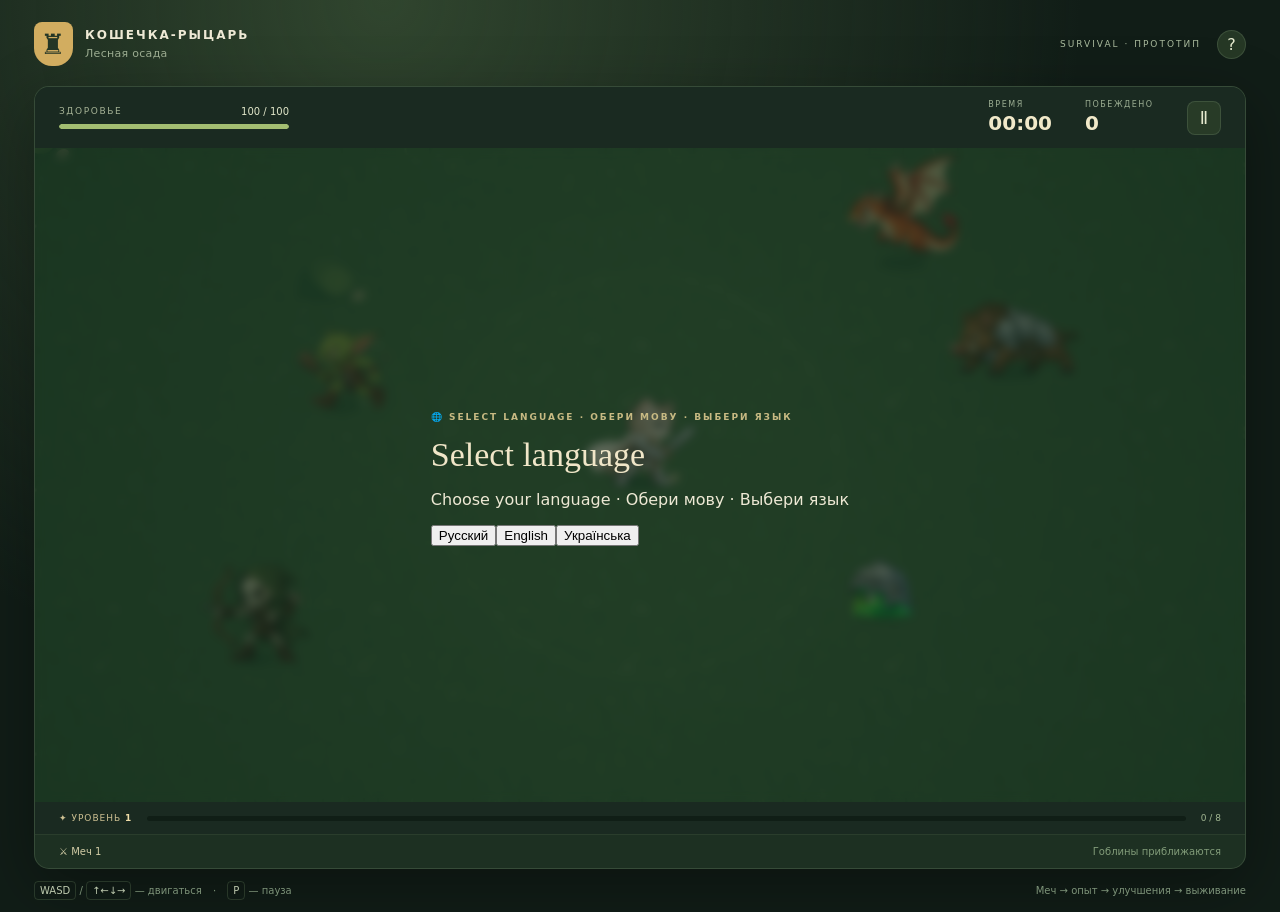
==== commit ccb8b12a: "Add selectable English and Ukrainian game languages" ====
--- a/web/index.html
+++ b/web/index.html
@@ -1,9 +1,9 @@
 <!doctype html><html lang="ru"><head><meta charset="utf-8"><meta name="viewport" content="width=device-width,initial-scale=1,viewport-fit=cover"><meta name="theme-color" content="#18291f"><title>Кошечка-рыцарь — Лесная осада</title><link rel="stylesheet" href="style.css"></head>
-<body><main><header><a class="brand" href="./"><span class="crest">♜</span><span>КОШЕЧКА-РЫЦАРЬ<small>Лесная осада</small></span></a><div class="header-right"><span class="prototype">SURVIVAL · ПРОТОТИП</span><button id="help" class="quiet" aria-label="Как играть">?</button></div></header>
-<section class="game-shell"><div class="hud"><div class="health-block"><span>ЗДОРОВЬЕ <b id="hp-label">100 / 100</b></span><div class="health-track"><i id="hp"></i></div></div><div class="counter"><span>ВРЕМЯ</span><b id="time">00:00</b></div><div class="counter kills"><span>ПОБЕЖДЕНО</span><b id="kills">0</b></div><button id="pause" class="quiet" aria-label="Пауза">Ⅱ</button></div>
-<div class="arena" id="arena"><canvas id="game" tabindex="0" aria-label="Арена. WASD или стрелки — движение. Атаки автоматические."></canvas><div class="boss-bar" id="boss-bar" hidden><span id="boss-title">КОРОЛЬ ГОБЛИНОВ</span><div><i id="boss-hp"></i></div></div><div class="notice" id="notice" aria-live="polite"></div><div class="joystick" id="joystick" aria-label="Джойстик движения"><i id="stick"></i><span>ДВИЖЕНИЕ</span></div>
-<div class="overlay" id="intro"><div class="intro-copy"><span class="eyebrow">ОДНА КОШЕЧКА. ЦЕЛАЯ ОРДА.</span><h1>Лесная<br><em>осада.</em></h1><p>Меч сражается сам.<br>Твоя задача — двигаться, собирать опыт<br>и пройти через два опасных биома.</p><button id="start" class="gold" disabled>Загрузка рисунков…</button><div class="mini-guide"><span><kbd>W A S D</kbd> движение</span><span>✦ атаки автоматически</span></div><small id="best">Лучший забег: 00:00</small><a class="privacy-link" href="privacy-policy.html">Политика конфиденциальности</a></div><img class="portrait" src="assets/portrait.png" alt="Кошечка в серебряных доспехах с мечом"><span id="chapter-label" class="chapter">I / ЗЕЛЁНАЯ ДОЛИНА</span></div>
+<body><main><header><a class="brand" href="./"><span class="crest">♜</span><span><span id="brand-name">КОШЕЧКА-РЫЦАРЬ</span><small id="brand-subtitle">Лесная осада</small></span></a><div class="header-right"><span id="prototype" class="prototype">SURVIVAL · ПРОТОТИП</span><button id="help" class="quiet" aria-label="Как играть">?</button></div></header>
+<section class="game-shell"><div class="hud"><div class="health-block"><span><span id="health-title">ЗДОРОВЬЕ</span> <b id="hp-label">100 / 100</b></span><div class="health-track"><i id="hp"></i></div></div><div class="counter"><span id="time-title">ВРЕМЯ</span><b id="time">00:00</b></div><div class="counter kills"><span id="kills-title">ПОБЕЖДЕНО</span><b id="kills">0</b></div><button id="pause" class="quiet" aria-label="Пауза">Ⅱ</button></div>
+<div class="arena" id="arena"><canvas id="game" tabindex="0" aria-label="Арена. WASD или стрелки — движение. Атаки автоматические."></canvas><div class="overlay modal language-screen" id="language-screen"><div class="language-card"><span class="eyebrow">🌐 SELECT LANGUAGE · ОБЕРИ МОВУ · ВЫБЕРИ ЯЗЫК</span><h2>Select language</h2><p>Choose your language · Обери мову · Выбери язык</p><div class="language-options"><button class="language-choice" data-language="ru" aria-pressed="false">Русский</button><button class="language-choice" data-language="en" aria-pressed="false">English</button><button class="language-choice" data-language="uk" aria-pressed="false">Українська</button></div></div></div><div class="boss-bar" id="boss-bar" hidden><span id="boss-title">КОРОЛЬ ГОБЛИНОВ</span><div><i id="boss-hp"></i></div></div><div class="notice" id="notice" aria-live="polite"></div><div class="joystick" id="joystick" aria-label="Джойстик движения"><i id="stick"></i><span id="joystick-label">ДВИЖЕНИЕ</span></div>
+<div class="overlay" id="intro" hidden><div class="intro-copy"><span class="eyebrow" id="intro-eyebrow">ОДНА КОШЕЧКА. ЦЕЛАЯ ОРДА.</span><h1 id="intro-title">Лесная<br><em>осада.</em></h1><p id="intro-desc">Меч сражается сам.<br>Твоя задача — двигаться, собирать опыт<br>и пройти через два опасных биома.</p><button id="start" class="gold" disabled>Загрузка рисунков…</button><div class="mini-guide"><span><kbd>W A S D</kbd> <span id="move-hint">движение</span></span><span id="attack-hint">✦ атаки автоматически</span></div><small id="best">Лучший забег: 00:00</small><a class="privacy-link" href="privacy-policy.html">Политика конфиденциальности</a></div><img id="portrait" class="portrait" src="assets/portrait.png" alt="Armored cat knight with a sword"><span id="chapter-label" class="chapter">I / ЗЕЛЁНАЯ ДОЛИНА</span></div>
 <div class="overlay modal" id="dialog" hidden><div class="dialog-card"><span class="eyebrow" id="dialog-tag">ПРИВАЛ</span><h2 id="dialog-title">Пауза</h2><p id="dialog-text"></p><button id="resume" class="gold">Продолжить</button><button id="restart" class="quiet">Новый забег</button></div></div>
-<div class="overlay modal" id="upgrade" hidden><div class="upgrade-card"><span class="eyebrow">ТЫ СТАНОВИШЬСЯ СИЛЬНЕЕ</span><h2>Уровень <span id="new-level">2</span></h2><p>Выбери одно улучшение. Игра ждёт.</p><div id="choices" class="choices"></div></div></div></div>
-<div class="xp-panel"><span>✦ УРОВЕНЬ <b id="level">1</b></span><div class="xp-track"><i id="xp"></i></div><span id="xp-label">0 / 8</span></div><div class="loadout"><span id="weapons">⚔ Меч I</span><span id="wave">Гоблины приближаются</span></div></section>
-<footer><span><kbd>WASD</kbd> / стрелки — двигаться <span class="dot">·</span> <kbd>P</kbd> — пауза</span><span>Меч → опыт → улучшения → выживание</span></footer></main><script src="frames.js"></script><script src="core.js"></script><script src="app.js"></script></body></html>
+<div class="overlay modal" id="upgrade" hidden><div class="upgrade-card"><span class="eyebrow" id="upgrade-eyebrow">ТЫ СТАНОВИШЬСЯ СИЛЬНЕЕ</span><h2 id="upgrade-title">Уровень <span id="new-level">2</span></h2><p id="upgrade-desc">Выбери одно улучшение. Игра ждёт.</p><div id="choices" class="choices"></div></div></div></div>
+<div class="xp-panel"><span>✦ <span id="level-label">УРОВЕНЬ</span> <b id="level">1</b></span><div class="xp-track"><i id="xp"></i></div><span id="xp-label">0 / 8</span></div><div class="loadout"><span id="weapons">⚔ Меч I</span><span id="wave">Гоблины приближаются</span></div></section>
+<footer><span><kbd>WASD</kbd> / <kbd>↑←↓→</kbd> — <span id="footer-help">двигаться</span> <span class="dot">·</span> <kbd>P</kbd> — <span id="pause-hint">пауза</span></span><span id="footer-motto">Меч → опыт → улучшения → выживание</span></footer></main><script src="i18n.js"></script><script src="frames.js"></script><script src="core.js"></script><script src="app.js"></script></body></html>
--- a/web/style.css
+++ b/web/style.css
@@ -1 +1,7 @@
 *{box-sizing:border-box}html,body{margin:0;min-height:100%;background:#111d17;color:#eee9d5;font-family:system-ui,-apple-system,Arial,sans-serif}body{background:radial-gradient(ellipse at 30% 0,#30452e 0,transparent 55%),#111d17}main{max-width:1370px;margin:auto;padding:22px 34px 16px}header{display:flex;justify-content:space-between;align-items:center;margin-bottom:20px}.brand{display:flex;gap:12px;text-decoration:none;color:#eee9d5;font-size:12px;font-weight:800;letter-spacing:2px;align-items:center}.brand small{display:block;font-size:11px;letter-spacing:.3px;color:#9cac91;font-weight:400;margin-top:5px}.crest{display:grid;place-items:center;background:#d2ad60;color:#233525;width:39px;height:44px;border-radius:8px 8px 18px 18px;font-size:28px}.header-right{display:flex;gap:16px;align-items:center}.prototype{font-size:9px;letter-spacing:2px;color:#a8b99c}.quiet{border:1px solid #69826555;background:#2d422bbb;color:#e5e9ce;border-radius:8px;cursor:pointer;font:inherit;padding:9px 13px}.quiet:hover{background:#40573b}header .quiet{border-radius:50%;width:29px;height:29px;padding:0}.game-shell{border:1px solid #69826555;border-radius:15px;overflow:hidden;background:#1d3022;box-shadow:0 18px 65px #0005}.hud{display:flex;gap:33px;align-items:center;padding:13px 24px;background:#1a2a21}.health-block{width:230px;margin-right:auto}.health-block span{display:flex;justify-content:space-between;font-size:9px;letter-spacing:1.6px;color:#a6b396}.health-block b{font-size:10px;letter-spacing:0;color:#e1e6c9;font-weight:500}.health-track,.xp-track{height:5px;background:#0f1e16;border-radius:9px;overflow:hidden;margin-top:7px}.health-track i,.xp-track i{display:block;height:100%;width:100%;background:#a3bd71;border-radius:9px;transition:width .15s}.counter span{display:block;font-size:8px;letter-spacing:1.5px;color:#9bad92}.counter b{display:block;font-size:20px;font-weight:600;color:#f1e9c9;font-variant-numeric:tabular-nums;margin-top:2px}.hud .quiet{font-size:17px;padding:6px 12px}.arena{position:relative;aspect-ratio:1.85;min-height:340px;overflow:hidden;background:#34563a}canvas{width:100%;height:100%;display:block;outline:none;touch-action:none}.overlay{position:absolute;inset:0;z-index:5}.overlay[hidden],[hidden]{display:none!important}#intro{background:linear-gradient(90deg,#182f22f7 0%,#1b3423d9 38%,#1b342330 75%);display:flex;align-items:center}.intro-copy{position:relative;z-index:2;padding:25px 6%;max-width:60%}.eyebrow{font-size:9px;letter-spacing:2px;font-weight:700;color:#c8ba83}h1{font-family:Georgia,serif;font-size:clamp(45px,6.7vw,88px);line-height:.96;font-weight:400;letter-spacing:-2.8px;margin:22px 0;color:#f5efd7}h1 em{font-weight:400;color:#d6b66a}.intro-copy p{font-size:13px;color:#b9c7ab;line-height:1.8;margin-bottom:25px}.gold{border:1px solid #e7cb82;background:#d4b16a;color:#203325;border-radius:8px;font-weight:750;font-size:13px;padding:14px 25px;cursor:pointer;box-shadow:0 4px 18px #0002}.gold:hover{background:#e3c782}.gold:disabled{opacity:.6;cursor:wait}.mini-guide{display:flex;gap:16px;color:#acb99b;font-size:10px;margin:18px 0}.mini-guide kbd{border-color:#b1c18b44}.intro-copy small{color:#839e7a;font-size:10px}.portrait{position:absolute;width:47%;height:88%;object-fit:contain;right:3%;bottom:5%;filter:drop-shadow(0 18px 20px #0c21196a);pointer-events:none}.chapter{position:absolute;right:25px;bottom:20px;font-size:8px;letter-spacing:2px;color:#d9e3c7a0}.xp-panel{display:flex;gap:15px;padding:11px 24px;align-items:center;background:#1a2a21;font-size:9px;color:#a3b893}.xp-panel>span:first-child{white-space:nowrap;color:#cec193;letter-spacing:1px}.xp-panel b{color:#f0dda8}.xp-track{flex:1;margin:0;background:#101e16;height:5px}.xp-track i{background:#80c2c3;width:0}.loadout{padding:11px 24px;border-top:1px solid #b8d19b15;display:flex;justify-content:space-between;gap:10px;font-size:10px;color:#d3cda7}.loadout>span:last-child{color:#819b79}footer{display:flex;justify-content:space-between;font-size:10px;color:#7d9379;padding-top:16px;gap:14px}kbd{font:inherit;border:1px solid #6a846049;padding:3px 5px;border-radius:4px;color:#bdc9ae}.dot{margin:0 8px}.modal{display:grid;place-items:center;background:#10281caa;backdrop-filter:blur(5px)}.dialog-card,.upgrade-card{border:1px solid #9aa76b66;background:#203627f5;box-shadow:0 14px 60px #0005;border-radius:15px;text-align:center;padding:28px 35px;max-width:90%;max-height:95%;overflow:auto}h2{font:400 34px Georgia,serif;color:#f0e6c8;margin:12px 0}.dialog-card p,.upgrade-card p{font-size:12px;color:#a7b89a;line-height:1.7;max-width:450px}.dialog-card .gold{margin-right:8px}.choices{display:grid;grid-template-columns:repeat(3,1fr);gap:12px;margin-top:25px}.choice{background:#294633;border:1px solid #77965e66;border-radius:10px;padding:20px 16px;width:180px;min-height:175px;text-align:left;color:#ebebce;cursor:pointer;transition:transform .15s,border .15s}.choice:hover{border-color:#dfc07c;transform:translateY(-4px);background:#33583c}.choice .glyph{font-size:29px;display:block;margin-bottom:15px;color:#d8bc76}.choice strong{display:block;font-size:13px}.choice small{display:block;color:#c2cead;line-height:1.6;font-size:11px;margin-top:9px}.joystick{display:none;position:absolute;width:106px;height:106px;border:2px solid #ecf4cf66;background:#172d2288;border-radius:50%;left:22px;bottom:28px;z-index:3;touch-action:none}.joystick i{display:block;position:absolute;width:43px;height:43px;left:30px;top:30px;background:#e6d098cc;border:1px solid #fff6;border-radius:50%;pointer-events:none}.joystick span{position:absolute;bottom:-17px;font-size:8px;letter-spacing:1px;color:#dbe6b9;width:100%;text-align:center}.notice{position:absolute;top:23px;left:0;right:0;text-align:center;font-size:12px;font-weight:700;color:#fff0b8;text-shadow:0 2px 5px #102b1b;pointer-events:none;opacity:0;transition:opacity .3s;z-index:2}.notice.show{opacity:1}.boss-bar{position:absolute;top:12px;width:45%;left:27.5%;z-index:2;text-align:center}.boss-bar>span{font-size:9px;letter-spacing:2px;color:#ffe1b3}.boss-bar>div{height:7px;border:1px solid #f0c87866;background:#30201d;margin-top:7px;border-radius:6px;overflow:hidden}.boss-bar i{display:block;width:100%;height:100%;background:#ce7551}button:focus-visible,a:focus-visible{outline:3px solid #f0d588;outline-offset:3px}@media(pointer:coarse){.joystick{display:block}footer>span:first-child{display:none}.mini-guide>span:first-child{display:none}}@media(max-width:700px){main{padding:12px 10px}header{margin-bottom:12px}.brand{font-size:9px;letter-spacing:1px}.brand small{font-size:10px}.prototype{font-size:7px;letter-spacing:1px}.header-right{gap:8px}.hud{padding:10px 13px;gap:14px}.health-block{width:130px}.counter b{font-size:17px}.counter span{font-size:7px}.kills{display:none}.arena{aspect-ratio:.9;min-height:380px}.intro-copy{max-width:100%;align-self:flex-start;padding:40px 7%}h1{font-size:64px}.intro-copy p{font-size:12px;max-width:210px}#intro{background:linear-gradient(115deg,#182f22fa 35%,#1b342370 100%)}.portrait{width:65%;height:50%;right:-13%;bottom:3%;opacity:.6}.mini-guide{font-size:9px;gap:10px}.chapter{display:none}.xp-panel,.loadout{padding:10px 12px;font-size:8px}.loadout{min-height:38px}.choices{grid-template-columns:1fr;gap:8px;margin-top:15px}.choice{width:100%;min-height:auto;padding:12px 16px}.choice .glyph{float:left;margin:5px 15px 5px 0;font-size:24px}.choice small{margin-top:4px}.upgrade-card{padding:20px;width:90%}.dialog-card{padding:22px}.dialog-card .gold{margin-bottom:10px}h2{font-size:29px}footer{font-size:9px;justify-content:center}.joystick{display:block}.boss-bar{width:65%;left:17.5%}}@media(max-height:600px) and (orientation:landscape){main{padding:8px 16px}header{display:none}.arena{height:calc(100dvh - 140px);aspect-ratio:auto;min-height:220px}.intro-copy{padding:18px 5%}h1{font-size:45px;margin:12px 0}.intro-copy p{font-size:11px;line-height:1.5;margin-bottom:12px}.mini-guide{margin:12px 0}.portrait{height:94%}.joystick{width:84px;height:84px;left:20px;bottom:24px}.joystick i{left:20px;top:20px}.choices{margin-top:12px}.choice{min-height:125px;padding:12px}.choice .glyph{margin-bottom:8px}.upgrade-card{padding:12px 20px}h2{font-size:25px;margin:8px}footer{display:none}}
+
+.privacy-link{display:inline-block;margin-top:10px;color:#ddd5b6;font-size:11px;text-decoration:underline;text-underline-offset:3px;opacity:.8}.privacy-link:hover{opacity:1}
+
+/* Динамический джойстик появляется в точке касания. */
+.arena{touch-action:none}.joystick{display:none;left:50%;top:50%;bottom:auto;transform:translate(-50%,-50%);pointer-events:none}.joystick.active{display:block}.joystick i{left:50%;top:50%;transform:translate(calc(-50% + var(--stick-x,0px)),calc(-50% + var(--stick-y,0px)))}
+@media(pointer:coarse){footer>span:first-child{display:none}.mini-guide>span:first-child{display:none}}
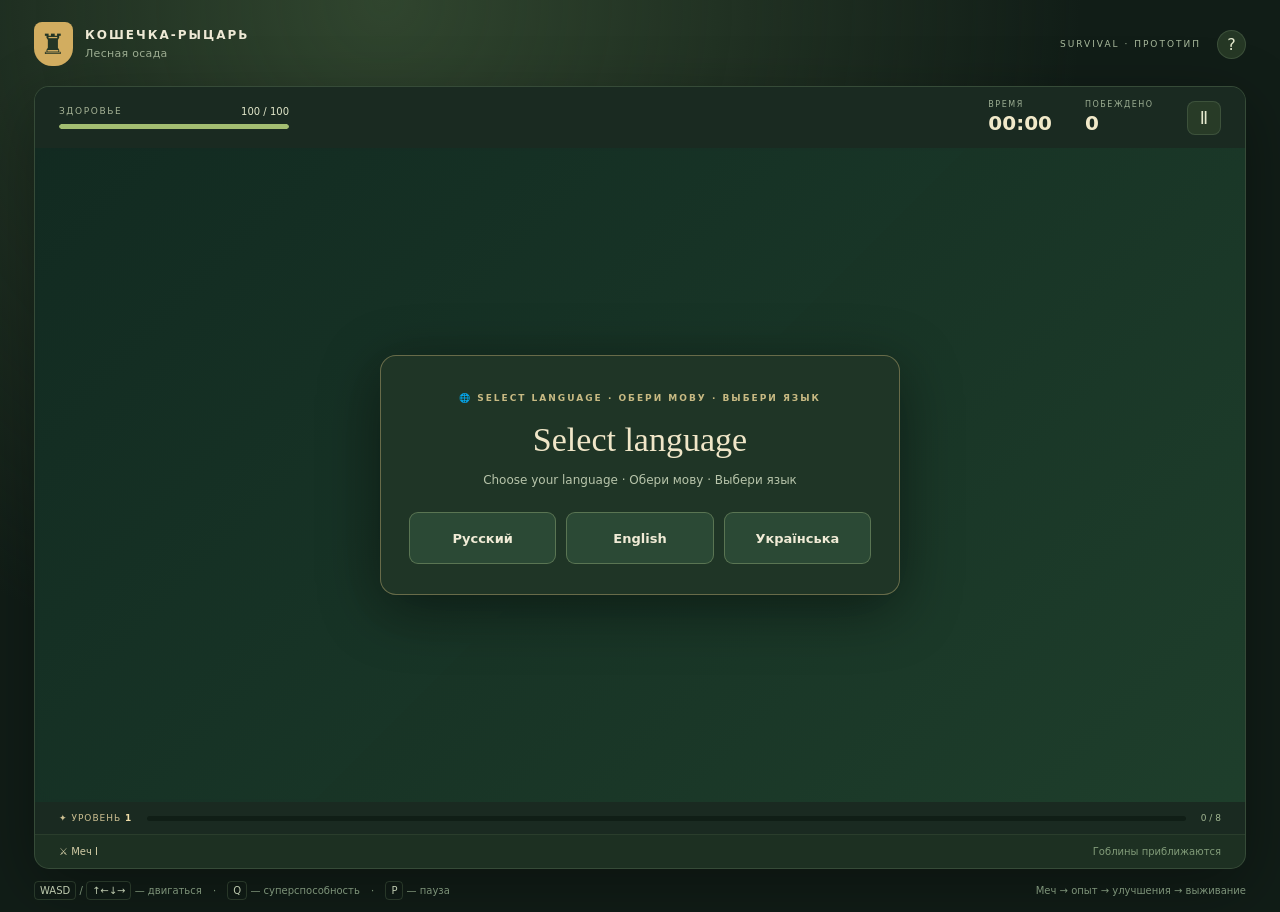
==== commit d16d8a89: "Add ten biomes, bosses, enemies and active skills" ====
--- a/web/index.html
+++ b/web/index.html
@@ -1,9 +1,9 @@
 <!doctype html><html lang="ru"><head><meta charset="utf-8"><meta name="viewport" content="width=device-width,initial-scale=1,viewport-fit=cover"><meta name="theme-color" content="#18291f"><title>Кошечка-рыцарь — Лесная осада</title><link rel="stylesheet" href="style.css"></head>
 <body><main><header><a class="brand" href="./"><span class="crest">♜</span><span><span id="brand-name">КОШЕЧКА-РЫЦАРЬ</span><small id="brand-subtitle">Лесная осада</small></span></a><div class="header-right"><span id="prototype" class="prototype">SURVIVAL · ПРОТОТИП</span><button id="help" class="quiet" aria-label="Как играть">?</button></div></header>
-<section class="game-shell"><div class="hud"><div class="health-block"><span><span id="health-title">ЗДОРОВЬЕ</span> <b id="hp-label">100 / 100</b></span><div class="health-track"><i id="hp"></i></div></div><div class="counter"><span id="time-title">ВРЕМЯ</span><b id="time">00:00</b></div><div class="counter kills"><span id="kills-title">ПОБЕЖДЕНО</span><b id="kills">0</b></div><button id="pause" class="quiet" aria-label="Пауза">Ⅱ</button></div>
+<section class="game-shell"><div class="hud"><div class="health-block"><span><span id="health-title">ЗДОРОВЬЕ</span> <b id="hp-label">100 / 100</b></span><div class="health-track"><i id="hp"></i></div></div><div class="counter"><span id="time-title">ВРЕМЯ</span><b id="time">00:00</b></div><div class="counter kills"><span id="kills-title">ПОБЕЖДЕНО</span><b id="kills">0</b></div><button id="skill" class="skill-button" aria-label="Суперспособность" hidden>⚡ —</button><button id="pause" class="quiet" aria-label="Пауза">Ⅱ</button></div>
 <div class="arena" id="arena"><canvas id="game" tabindex="0" aria-label="Арена. WASD или стрелки — движение. Атаки автоматические."></canvas><div class="overlay modal language-screen" id="language-screen"><div class="language-card"><span class="eyebrow">🌐 SELECT LANGUAGE · ОБЕРИ МОВУ · ВЫБЕРИ ЯЗЫК</span><h2>Select language</h2><p>Choose your language · Обери мову · Выбери язык</p><div class="language-options"><button class="language-choice" data-language="ru" aria-pressed="false">Русский</button><button class="language-choice" data-language="en" aria-pressed="false">English</button><button class="language-choice" data-language="uk" aria-pressed="false">Українська</button></div></div></div><div class="boss-bar" id="boss-bar" hidden><span id="boss-title">КОРОЛЬ ГОБЛИНОВ</span><div><i id="boss-hp"></i></div></div><div class="notice" id="notice" aria-live="polite"></div><div class="joystick" id="joystick" aria-label="Джойстик движения"><i id="stick"></i><span id="joystick-label">ДВИЖЕНИЕ</span></div>
-<div class="overlay" id="intro" hidden><div class="intro-copy"><span class="eyebrow" id="intro-eyebrow">ОДНА КОШЕЧКА. ЦЕЛАЯ ОРДА.</span><h1 id="intro-title">Лесная<br><em>осада.</em></h1><p id="intro-desc">Меч сражается сам.<br>Твоя задача — двигаться, собирать опыт<br>и пройти через два опасных биома.</p><button id="start" class="gold" disabled>Загрузка рисунков…</button><div class="mini-guide"><span><kbd>W A S D</kbd> <span id="move-hint">движение</span></span><span id="attack-hint">✦ атаки автоматически</span></div><small id="best">Лучший забег: 00:00</small><a class="privacy-link" href="privacy-policy.html">Политика конфиденциальности</a></div><img id="portrait" class="portrait" src="assets/portrait.png" alt="Armored cat knight with a sword"><span id="chapter-label" class="chapter">I / ЗЕЛЁНАЯ ДОЛИНА</span></div>
+<div class="overlay" id="intro" hidden><div class="intro-copy"><span class="eyebrow" id="intro-eyebrow">ОДНА КОШЕЧКА. ЦЕЛАЯ ОРДА.</span><h1 id="intro-title">Лесная<br><em>осада.</em></h1><p id="intro-desc">Меч сражается сам.<br>Твоя задача — двигаться, собирать опыт<br>и победить десять боссов в десяти меняющихся биомах.</p><button id="start" class="gold" disabled>Загрузка рисунков…</button><div class="mini-guide"><span><kbd>W A S D</kbd> <span id="move-hint">движение</span></span><span id="attack-hint">✦ атаки автоматически</span></div><small id="best">Лучший забег: 00:00</small><a class="privacy-link" href="privacy-policy.html">Политика конфиденциальности</a></div><img id="portrait" class="portrait" src="assets/portrait.png" alt="Armored cat knight with a sword"><span id="chapter-label" class="chapter">I / ЗЕЛЁНАЯ ДОЛИНА</span></div>
 <div class="overlay modal" id="dialog" hidden><div class="dialog-card"><span class="eyebrow" id="dialog-tag">ПРИВАЛ</span><h2 id="dialog-title">Пауза</h2><p id="dialog-text"></p><button id="resume" class="gold">Продолжить</button><button id="restart" class="quiet">Новый забег</button></div></div>
 <div class="overlay modal" id="upgrade" hidden><div class="upgrade-card"><span class="eyebrow" id="upgrade-eyebrow">ТЫ СТАНОВИШЬСЯ СИЛЬНЕЕ</span><h2 id="upgrade-title">Уровень <span id="new-level">2</span></h2><p id="upgrade-desc">Выбери одно улучшение. Игра ждёт.</p><div id="choices" class="choices"></div></div></div></div>
 <div class="xp-panel"><span>✦ <span id="level-label">УРОВЕНЬ</span> <b id="level">1</b></span><div class="xp-track"><i id="xp"></i></div><span id="xp-label">0 / 8</span></div><div class="loadout"><span id="weapons">⚔ Меч I</span><span id="wave">Гоблины приближаются</span></div></section>
-<footer><span><kbd>WASD</kbd> / <kbd>↑←↓→</kbd> — <span id="footer-help">двигаться</span> <span class="dot">·</span> <kbd>P</kbd> — <span id="pause-hint">пауза</span></span><span id="footer-motto">Меч → опыт → улучшения → выживание</span></footer></main><script src="i18n.js"></script><script src="frames.js"></script><script src="core.js"></script><script src="app.js"></script></body></html>
+<footer><span><kbd>WASD</kbd> / <kbd>↑←↓→</kbd> — <span id="footer-help">двигаться</span> <span class="dot">·</span> <kbd>Q</kbd> — <span id="ability-hint">суперспособность</span> <span class="dot">·</span> <kbd>P</kbd> — <span id="pause-hint">пауза</span></span><span id="footer-motto">Меч → опыт → улучшения → выживание</span></footer></main><script src="i18n.js"></script><script src="frames.js"></script><script src="core.js"></script><script src="app.js"></script></body></html>
--- a/web/style.css
+++ b/web/style.css
@@ -5,3 +5,6 @@
 /* Динамический джойстик появляется в точке касания. */
 .arena{touch-action:none}.joystick{display:none;left:50%;top:50%;bottom:auto;transform:translate(-50%,-50%);pointer-events:none}.joystick.active{display:block}.joystick i{left:50%;top:50%;transform:translate(calc(-50% + var(--stick-x,0px)),calc(-50% + var(--stick-y,0px)))}
 @media(pointer:coarse){footer>span:first-child{display:none}.mini-guide>span:first-child{display:none}}
+
+
+.language-screen{z-index:8;background:linear-gradient(135deg,#10271fee,#1d3d2beF);backdrop-filter:blur(7px)}.language-card{width:min(520px,90%);border:1px solid #d5bd8066;background:#203627f7;box-shadow:0 14px 60px #0007;border-radius:16px;text-align:center;padding:30px 28px}.language-card h2{margin:16px 0 8px}.language-card p{font-size:12px;color:#b8c5ab;line-height:1.6}.language-options{display:grid;grid-template-columns:repeat(3,1fr);gap:10px;margin-top:22px}.language-choice{min-height:52px;border:1px solid #8fa77777;background:#2b4935;color:#f0ebd6;border-radius:9px;font:600 13px system-ui;cursor:pointer;transition:background .15s,border-color .15s,transform .15s}.language-choice:hover,.language-choice[aria-pressed="true"]{background:#d2ad60;color:#203325;border-color:#ffe2a1;transform:translateY(-2px)}@media(max-width:520px){.language-card{padding:24px 17px}.language-options{grid-template-columns:1fr;gap:8px}.language-choice{min-height:46px}}
